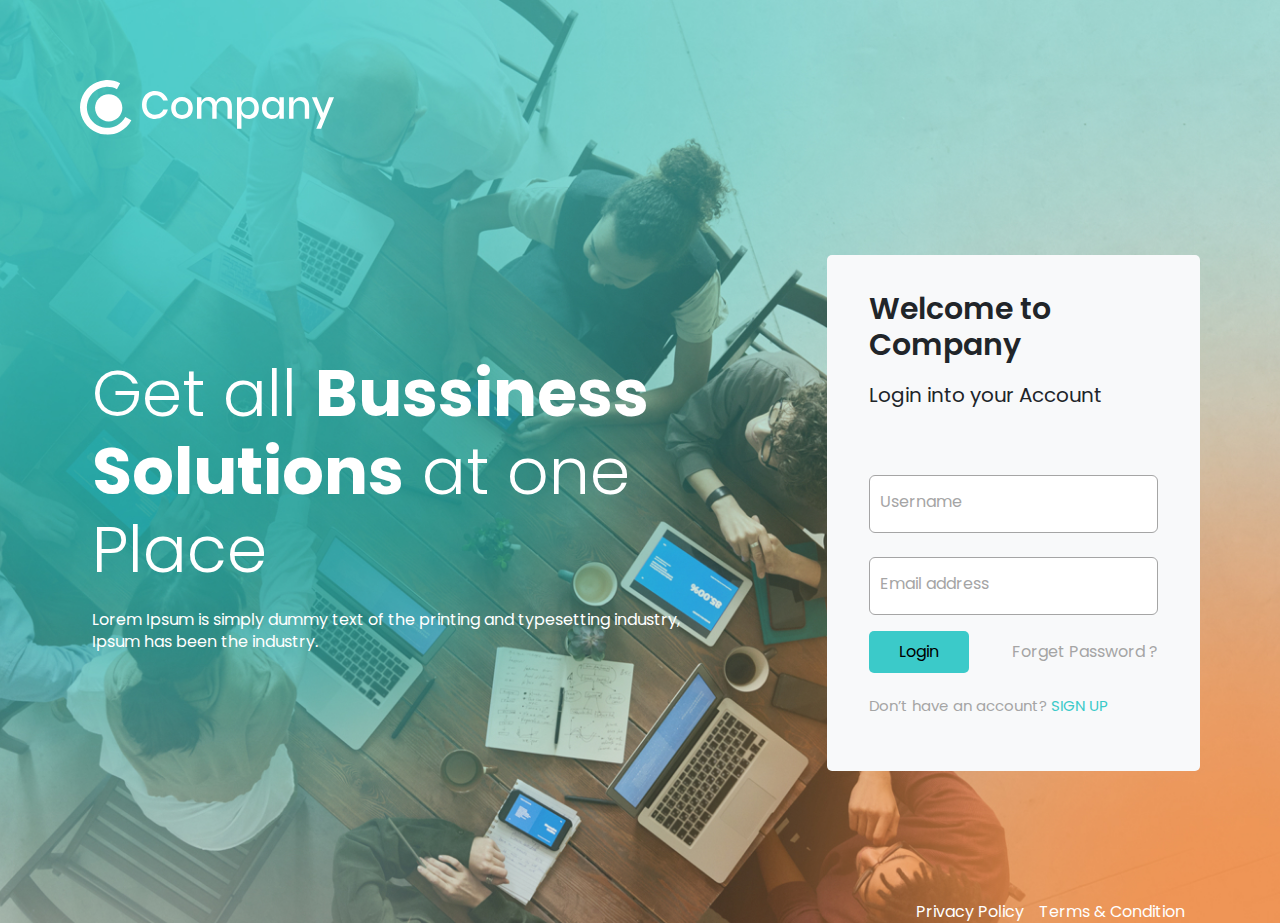
==== index.html @ 311fabb0 "commited" ====
<!DOCTYPE html>
<html lang="en">
<head>
    <meta charset="UTF-8">
    <meta http-equiv="X-UA-Compatible" content="IE=edge">
    <meta name="viewport" content="width=device-width, initial-scale=1.0">
    <link rel="stylesheet" href="./css/main.css">
    <title>Company vrtheme2</title>
</head>
<body>
<div class="main">
    <header>
        <div class="header d-flex">
            <img src="./images/company-logo.svg" alt="logo">
        </div>
    </header>
    <div class=" container-fluid">
         <div class="row d-flex">
            
            <div class="text-box  col-xl-7 col-lg-6   ">
                    <div class="text-content ">
                        <h1 class="">Get all <strong>Bussiness Solutions</strong> at one Place</h1>
                        <span class="Lorem">Lorem Ipsum is simply dummy text of the printing and typesetting industry, Ipsum has been the industry.</span>

                    </div>
            </div>
            <div class="login-box d-flex align-items-center col-xl-4 col-lg-6 offset-xl-1 bg-light">
                    <div class="login-content">
                         <h3 class="welcome d-flex">Welcome to Company</h3>
                         <h4>Login into your Account</h4>
                         
                         <div class="col pt-5">
                            <div class="form-floating">
                              <input type="text" class="form-control shadow-none" id="floatingInputName" placeholder="Username" >
                              <label for="floatingInputName">Username</label>
                            </div>
                        </div>
                        <div class="col pt-4">
                            <div class="form-floating">
                              <input type="password" class="form-control shadow-none" id="floatingInputPassword" placeholder="Password" >
                              <label for="floatingInputPassword">Email address</label>
                            </div>
                        </div>
                        <div class="login-space pt-3 d-flex justify-content-between align-items-center ">
                            <a class="btn-login d-flex btn-primary justify-content-center align-items-center" href="dashboard.html"> Login </a>
                            <p class="fp"><a href="#"> Forget Password ?</a></p>
                        </div>
                        <div class="signup pt-4">
                            <h6>Don’t have an account? <a href="#" class="text-primary">SIGN UP</a></h6>
                        </div>
                    </div>
            </div>
            
            
        </div>
    </div>
    <footer>
        <div class="copyright d-flex  text-light">
            <a href="#">Privacy Policy </a> <a href=""> Terms & Condition</a>
        </div>
    </footer>
</div>
    

    <script src="./js/main.js"></script>
</body>
</html>
---- css/main.css ----
/* Import All css here */
@import "https://fonts.googleapis.com/css2?family=Roboto:wght@200;300;400;500;700&display=swap";
@import "bootstrap.min.css";
@import "custom.css";
@import "dev-style.css";


/* Body Hidden till Load the page */
body:not(.page-loaded) { opacity: 0; overflow: hidden;}
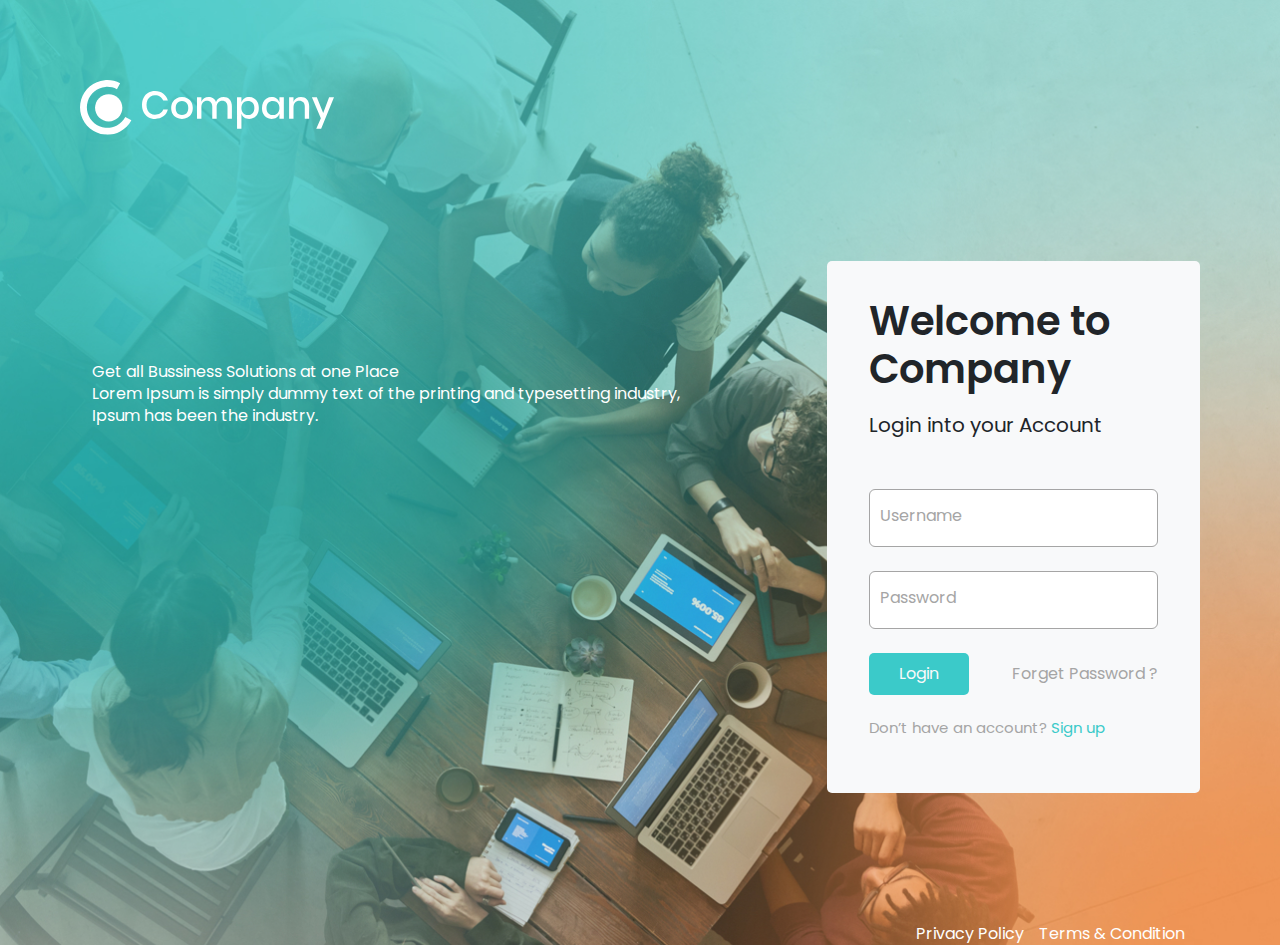
==== commit 78e6433d: "Add files via upload" ====
--- a/index.html
+++ b/index.html
@@ -5,63 +5,58 @@
     <meta http-equiv="X-UA-Compatible" content="IE=edge">
     <meta name="viewport" content="width=device-width, initial-scale=1.0">
     <link rel="stylesheet" href="./css/main.css">
+    <link rel="shortcut icon" href="./images/company-icon.svg">
     <title>Company vrtheme2</title>
 </head>
 <body>
 <div class="main">
-    <header>
-        <div class="header d-flex">
+        <header class="header">
             <img src="./images/company-logo.svg" alt="logo">
-        </div>
-    </header>
-    <div class=" container-fluid">
-         <div class="row d-flex">
+        </header>
+    <section class="container-fluid d-flex align-items-center justify-content-center">
+        
+        <div class="row wrapper-class ">
             
-            <div class="text-box  col-xl-7 col-lg-6   ">
+            <div class="text-box  col-xl-7 col-lg-7   ">
                     <div class="text-content ">
-                        <h1 class="">Get all <strong>Bussiness Solutions</strong> at one Place</h1>
-                        <span class="Lorem">Lorem Ipsum is simply dummy text of the printing and typesetting industry, Ipsum has been the industry.</span>
+                        <p>Get all <strong>Bussiness Solutions</strong> at one Place</p>
+                        <span class="lorem">Lorem Ipsum is simply dummy text of the printing and typesetting industry, Ipsum has been the industry.</span>
 
                     </div>
             </div>
-            <div class="login-box d-flex align-items-center col-xl-4 col-lg-6 offset-xl-1 bg-light">
+            <div class="login-box d-flex align-items-center col-xl-4 col-lg-5 offset-xl-1 bg-light">
                     <div class="login-content">
-                         <h3 class="welcome d-flex">Welcome to Company</h3>
+                         <h2 class="welcome d-flex">Welcome to Company</h2>
                          <h4>Login into your Account</h4>
                          
-                         <div class="col pt-5">
+                         <div class="col pt-4 mt-2">
                             <div class="form-floating">
-                              <input type="text" class="form-control shadow-none" id="floatingInputName" placeholder="Username" >
+                              <input type="text" class="form-control " id="floatingInputName" placeholder="Username" >
                               <label for="floatingInputName">Username</label>
                             </div>
                         </div>
                         <div class="col pt-4">
                             <div class="form-floating">
-                              <input type="password" class="form-control shadow-none" id="floatingInputPassword" placeholder="Password" >
-                              <label for="floatingInputPassword">Email address</label>
+                              <input type="password" class="form-control " id="floatingInputPassword" placeholder="Password" >
+                              <label for="floatingInputPassword">Password</label>
                             </div>
                         </div>
-                        <div class="login-space pt-3 d-flex justify-content-between align-items-center ">
-                            <a class="btn-login d-flex btn-primary justify-content-center align-items-center" href="dashboard.html"> Login </a>
+                        <div class="login-space pt-4 d-flex justify-content-between align-items-center ">
+                            <a class="btn-login d-flex btn-primary justify-content-center align-items-center text-light" href="dashboard.html"> Login </a>
                             <p class="fp"><a href="#"> Forget Password ?</a></p>
                         </div>
                         <div class="signup pt-4">
-                            <h6>Don’t have an account? <a href="#" class="text-primary">SIGN UP</a></h6>
+                            <h6>Don’t have an account? <a href="#" class="text-primary">Sign up</a></h6>
                         </div>
                     </div>
-            </div>
-            
-            
+            </div>       
         </div>
-    </div>
-    <footer>
-        <div class="copyright d-flex  text-light">
-            <a href="#">Privacy Policy </a> <a href=""> Terms & Condition</a>
-        </div>
+        
+    </section>
+    <footer class="copyright d-flex  text-light">
+        <a href="#" class="pp">Privacy Policy </a> <a href="#"> Terms & Condition</a>
     </footer>
 </div>
-    
-
     <script src="./js/main.js"></script>
 </body>
 </html>